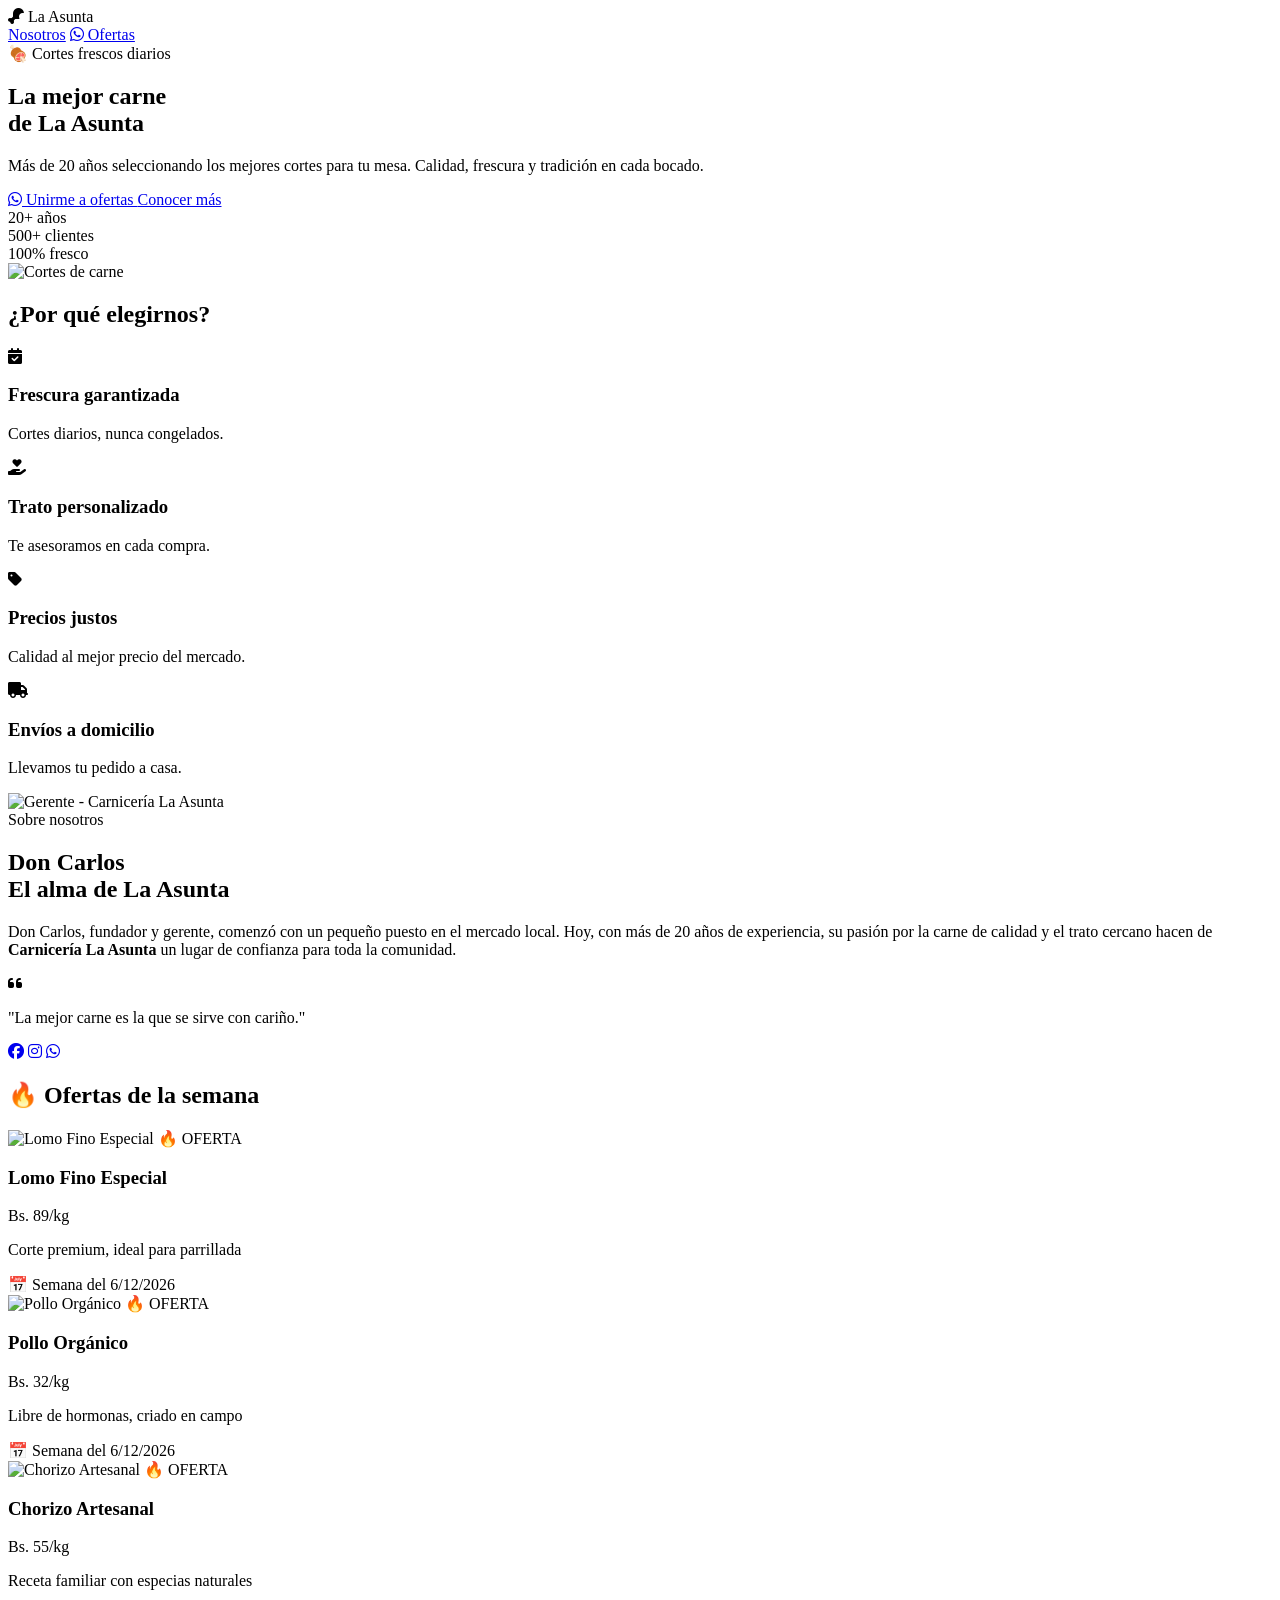
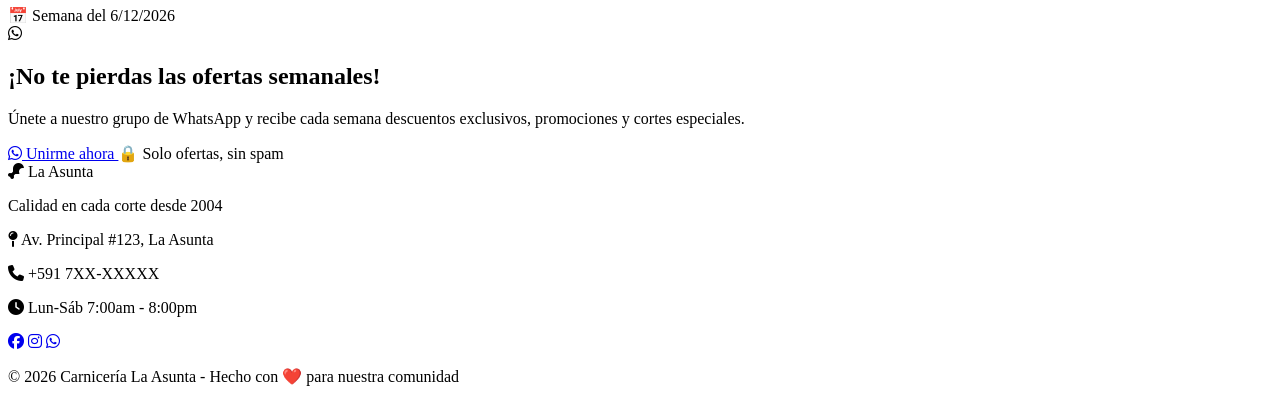
==== index.html @ fe594bc4 "Commit inicial: Landing Page Carniceria La Asunta" ====
<!DOCTYPE html>
<html lang="es">
<head>
    <meta charset="UTF-8" />
    <meta name="viewport" content="width=device-width, initial-scale=1.0" />
    <title>Carnicería La Asunta - Calidad en cada corte</title>
    <!-- Google Fonts -->
    <link href="https://fonts.googleapis.com/css2?family=Inter:wght@400;600;700;800&display=swap" rel="stylesheet" />
    <!-- Font Awesome -->
    <link rel="stylesheet" href="https://cdnjs.cloudflare.com/ajax/libs/font-awesome/6.5.0/css/all.min.css" />
    <!-- CSS propio -->
    <link rel="stylesheet" href="css/style.css" />
</head>
<body>

    <!-- ========== HEADER ========== -->
    <header class="header" id="header">
        <div class="container">
            <div class="logo">
                <i class="fas fa-drumstick-bite"></i>
                <span>La Asunta</span>
            </div>
            <nav>
                <a href="#nosotros">Nosotros</a>
                <a href="#ofertas" class="btn-whatsapp-nav">
                    <i class="fab fa-whatsapp"></i> Ofertas
                </a>
                <a href="/admin/" class="btn-admin-link" style="display:none;">
                    <i class="fas fa-cog"></i>
                </a>
            </nav>
        </div>
    </header>

    <!-- ========== HERO ========== -->
    <section class="hero" id="inicio">
        <div class="container hero-grid">
            <div class="hero-text">
                <span class="badge">🍖 Cortes frescos diarios</span>
                <h1>La mejor carne <br /><span>de La Asunta</span></h1>
                <p>Más de 20 años seleccionando los mejores cortes para tu mesa. Calidad, frescura y tradición en cada bocado.</p>
                <div class="hero-buttons">
                    <a href="#ofertas" class="btn-primary">
                        <i class="fab fa-whatsapp"></i> Unirme a ofertas
                    </a>
                    <a href="#nosotros" class="btn-secondary">Conocer más</a>
                </div>
                <div class="hero-stats">
                    <div><span>20+</span> años</div>
                    <div><span>500+</span> clientes</div>
                    <div><span>100%</span> fresco</div>
                </div>
            </div>
            <div class="hero-image">
                <img src="https://images.unsplash.com/photo-1607623814075-e51df1bdc82c?w=600&auto=format" alt="Cortes de carne" loading="lazy" />
            </div>
        </div>
    </section>

    <!-- ========== BENEFICIOS ========== -->
    <section class="beneficios" id="beneficios">
        <div class="container">
            <h2>¿Por qué elegirnos?</h2>
            <div class="beneficios-grid">
                <div class="beneficio-card">
                    <i class="fas fa-calendar-check"></i>
                    <h3>Frescura garantizada</h3>
                    <p>Cortes diarios, nunca congelados.</p>
                </div>
                <div class="beneficio-card">
                    <i class="fas fa-hand-holding-heart"></i>
                    <h3>Trato personalizado</h3>
                    <p>Te asesoramos en cada compra.</p>
                </div>
                <div class="beneficio-card">
                    <i class="fas fa-tag"></i>
                    <h3>Precios justos</h3>
                    <p>Calidad al mejor precio del mercado.</p>
                </div>
                <div class="beneficio-card">
                    <i class="fas fa-truck"></i>
                    <h3>Envíos a domicilio</h3>
                    <p>Llevamos tu pedido a casa.</p>
                </div>
            </div>
        </div>
    </section>

    <!-- ========== NOSOTROS (Gerente) ========== -->
    <section class="nosotros" id="nosotros">
        <div class="container nosotros-grid">
            <div class="nosotros-img">
                <img src="https://images.unsplash.com/photo-1560250097-0b93528c311a?w=400&auto=format" alt="Gerente - Carnicería La Asunta" loading="lazy" />
            </div>
            <div class="nosotros-text">
                <span class="badge">Sobre nosotros</span>
                <h2>Don Carlos <br /><span>El alma de La Asunta</span></h2>
                <p>
                    Don Carlos, fundador y gerente, comenzó con un pequeño puesto en el mercado local.
                    Hoy, con más de 20 años de experiencia, su pasión por la carne de calidad y el trato
                    cercano hacen de <strong>Carnicería La Asunta</strong> un lugar de confianza para
                    toda la comunidad.
                </p>
                <div class="gerente-frase">
                    <i class="fas fa-quote-left"></i>
                    <p>"La mejor carne es la que se sirve con cariño."</p>
                </div>
                <div class="gerente-social">
                    <a href="#"><i class="fab fa-facebook"></i></a>
                    <a href="#"><i class="fab fa-instagram"></i></a>
                    <a href="#"><i class="fab fa-whatsapp"></i></a>
                </div>
            </div>
        </div>
    </section>

    <!-- ========== OFERTAS DINÁMICAS ========== -->
    <section class="ofertas-semanales" id="ofertas">
        <div class="container">
            <h2>🔥 Ofertas de la semana</h2>
            <div id="contenedorOfertas" class="ofertas-grid">
                <!-- Las ofertas se cargan desde Netlify CMS -->
            </div>
        </div>
    </section>

    <!-- ========== CTA FINAL (WhatsApp) ========== -->
    <section class="cta-final" id="cta-whatsapp">
        <div class="container">
            <div class="cta-content">
                <i class="fab fa-whatsapp cta-icon"></i>
                <h2>¡No te pierdas las ofertas semanales!</h2>
                <p>Únete a nuestro grupo de WhatsApp y recibe cada semana descuentos exclusivos, promociones y cortes especiales.</p>
                <a href="https://chat.whatsapp.com/TU_ENLACE_AQUI" target="_blank" class="btn-cta-whatsapp">
                    <i class="fab fa-whatsapp"></i> Unirme ahora
                </a>
                <span class="cta-seguro">🔒 Solo ofertas, sin spam</span>
            </div>
        </div>
    </section>

    <!-- ========== FOOTER ========== -->
    <footer class="footer">
        <div class="container">
            <div class="footer-content">
                <div class="footer-logo">
                    <i class="fas fa-drumstick-bite"></i>
                    <span>La Asunta</span>
                    <p>Calidad en cada corte desde 2004</p>
                </div>
                <div class="footer-contacto">
                    <p><i class="fas fa-map-pin"></i> Av. Principal #123, La Asunta</p>
                    <p><i class="fas fa-phone"></i> +591 7XX-XXXXX</p>
                    <p><i class="fas fa-clock"></i> Lun-Sáb 7:00am - 8:00pm</p>
                </div>
                <div class="footer-social">
                    <a href="#"><i class="fab fa-facebook"></i></a>
                    <a href="#"><i class="fab fa-instagram"></i></a>
                    <a href="#"><i class="fab fa-whatsapp"></i></a>
                </div>
            </div>
            <div class="footer-bottom">
                <p>&copy; 2026 Carnicería La Asunta - Hecho con ❤️ para nuestra comunidad</p>
            </div>
        </div>
    </footer>

    <script src="js/main.js"></script>
</body>
</html>
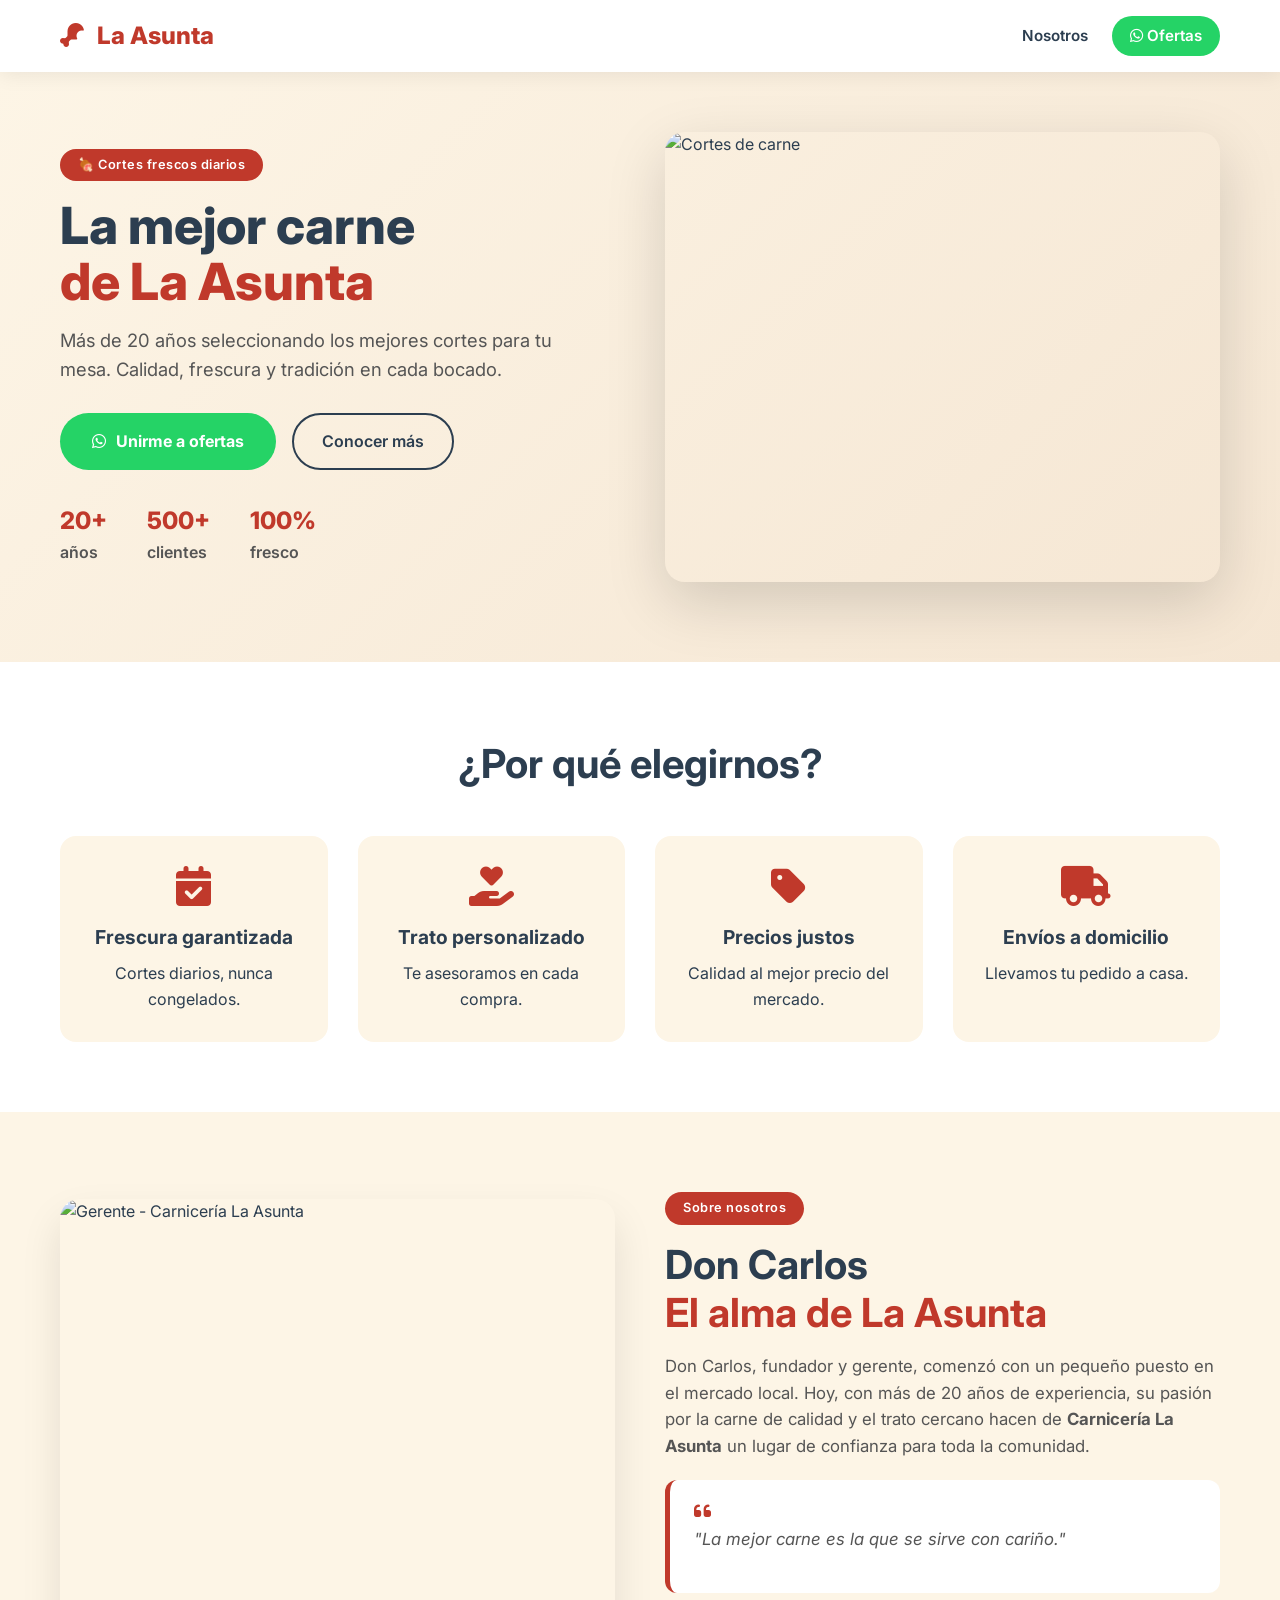
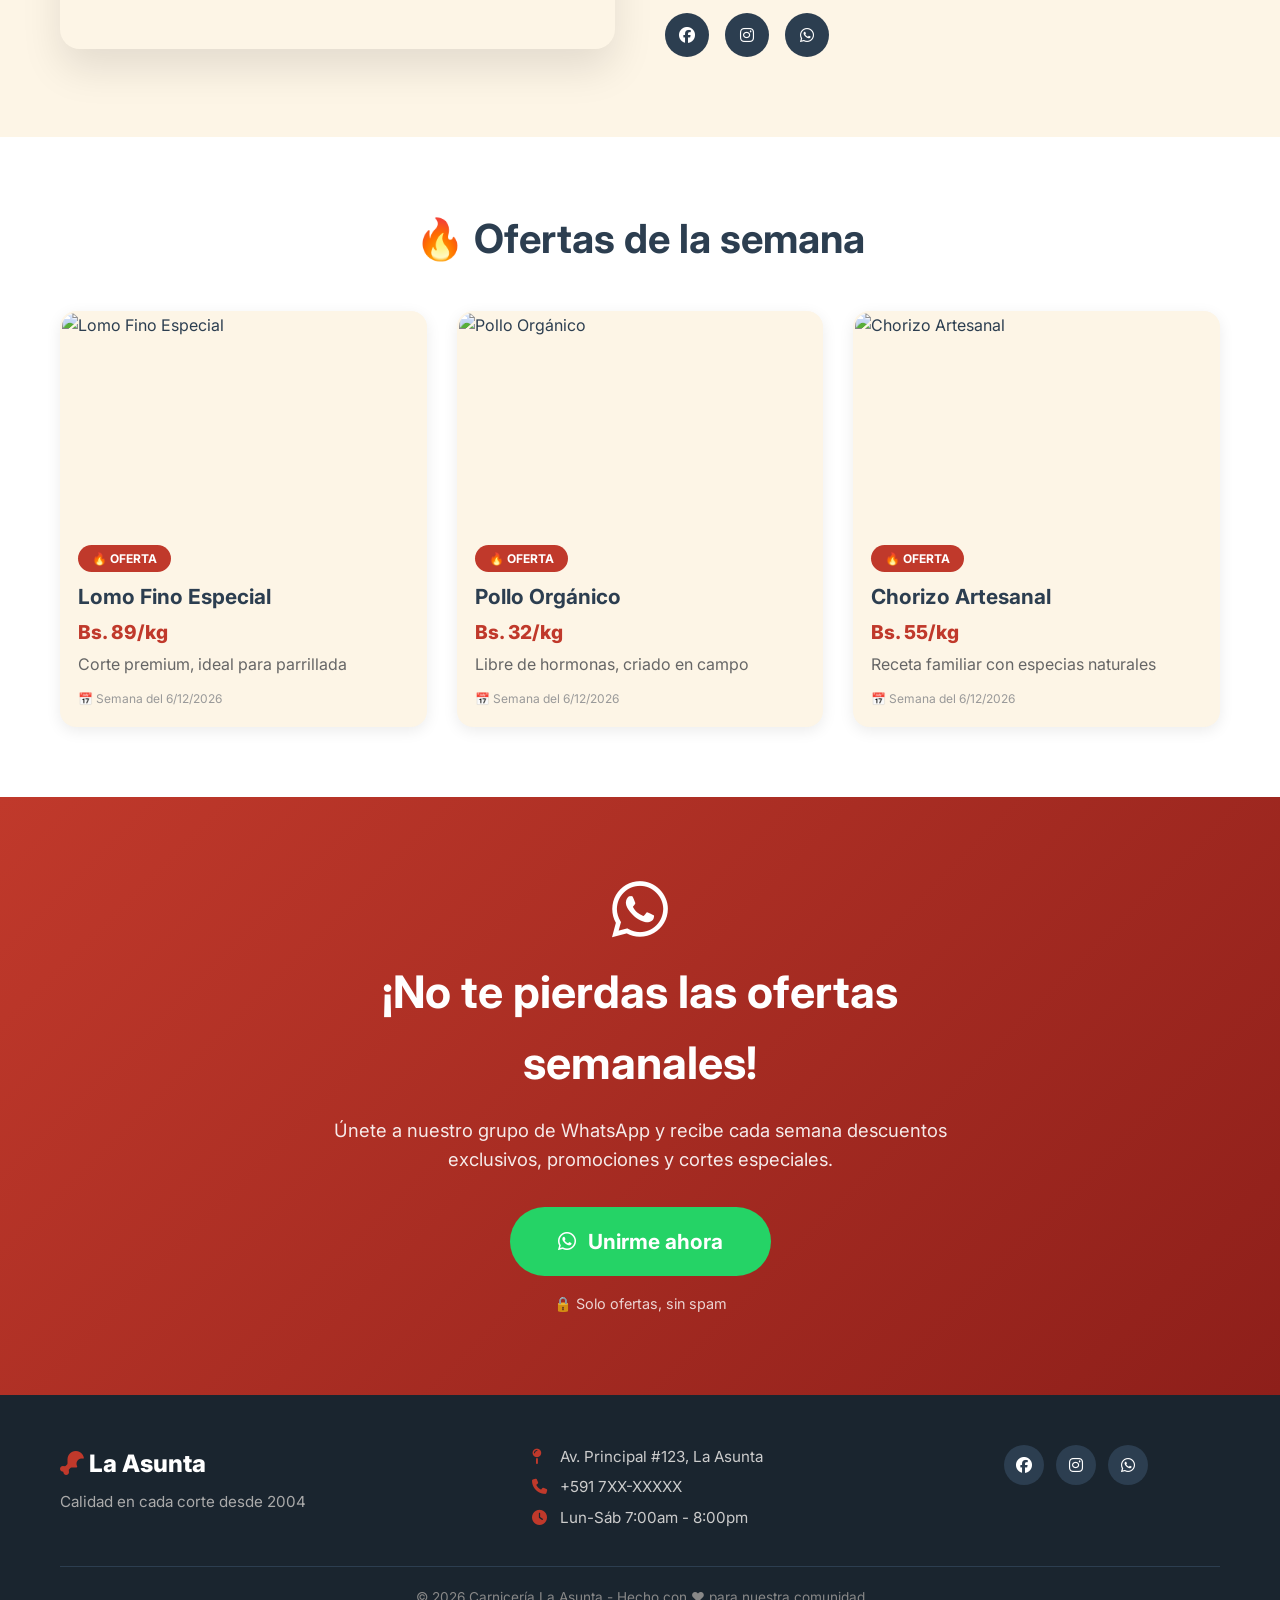
==== commit bb89c149: "Fix: Corregir ruta del archivo CSS" ====
--- a/index.html
+++ b/index.html
@@ -9,7 +9,7 @@
     <!-- Font Awesome -->
     <link rel="stylesheet" href="https://cdnjs.cloudflare.com/ajax/libs/font-awesome/6.5.0/css/all.min.css" />
     <!-- CSS propio -->
-    <link rel="stylesheet" href="css/style.css" />
+    <link rel="stylesheet" href="css/styles.css" />
 </head>
 <body>
 
--- a/css/styles.css
+++ b/css/styles.css
@@ -0,0 +1,571 @@
+/* ===== RESET Y BASE ===== */
+* {
+    margin: 0;
+    padding: 0;
+    box-sizing: border-box;
+}
+
+html {
+    scroll-behavior: smooth;
+}
+
+body {
+    font-family: 'Inter', sans-serif;
+    line-height: 1.6;
+    color: #2C3E50;
+    background: #FDF5E6;
+}
+
+.container {
+    max-width: 1200px;
+    margin: 0 auto;
+    padding: 0 20px;
+}
+
+img {
+    max-width: 100%;
+    display: block;
+    border-radius: 12px;
+}
+
+a {
+    text-decoration: none;
+    color: inherit;
+}
+
+.badge {
+    display: inline-block;
+    background: #C0392B;
+    color: #fff;
+    padding: 6px 18px;
+    border-radius: 50px;
+    font-size: 0.8rem;
+    font-weight: 600;
+    letter-spacing: 0.5px;
+    margin-bottom: 16px;
+}
+
+/* ===== HEADER ===== */
+.header {
+    background: #fff;
+    box-shadow: 0 2px 20px rgba(0,0,0,0.08);
+    padding: 16px 0;
+    position: sticky;
+    top: 0;
+    z-index: 100;
+}
+
+.header .container {
+    display: flex;
+    justify-content: space-between;
+    align-items: center;
+}
+
+.logo {
+    font-size: 1.5rem;
+    font-weight: 800;
+    color: #C0392B;
+}
+
+.logo i {
+    margin-right: 8px;
+}
+
+nav {
+    display: flex;
+    gap: 24px;
+    align-items: center;
+}
+
+nav a {
+    font-weight: 600;
+    font-size: 0.95rem;
+    transition: color 0.2s;
+}
+
+nav a:hover {
+    color: #C0392B;
+}
+
+.btn-whatsapp-nav {
+    background: #25D366;
+    color: #fff !important;
+    padding: 8px 18px;
+    border-radius: 50px;
+    font-weight: 600;
+    transition: background 0.2s;
+}
+
+.btn-whatsapp-nav:hover {
+    background: #1DA851 !important;
+}
+
+.btn-admin-link {
+    background: #2C3E50;
+    color: #fff !important;
+    padding: 8px 14px;
+    border-radius: 50px;
+    font-size: 0.85rem;
+}
+
+/* ===== HERO ===== */
+.hero {
+    padding: 60px 0 80px;
+    background: linear-gradient(135deg, #FDF5E6 0%, #F5E6D3 100%);
+}
+
+.hero-grid {
+    display: grid;
+    grid-template-columns: 1fr 1fr;
+    gap: 50px;
+    align-items: center;
+}
+
+.hero-text h1 {
+    font-size: 3.2rem;
+    font-weight: 800;
+    line-height: 1.1;
+    margin-bottom: 16px;
+}
+
+.hero-text h1 span {
+    color: #C0392B;
+}
+
+.hero-text p {
+    font-size: 1.15rem;
+    color: #555;
+    margin-bottom: 28px;
+    max-width: 500px;
+}
+
+.hero-buttons {
+    display: flex;
+    gap: 16px;
+    flex-wrap: wrap;
+    margin-bottom: 32px;
+}
+
+.btn-primary {
+    background: #25D366;
+    color: #fff;
+    padding: 14px 32px;
+    border-radius: 50px;
+    font-weight: 700;
+    display: inline-flex;
+    align-items: center;
+    gap: 10px;
+    transition: transform 0.2s, box-shadow 0.2s;
+}
+
+.btn-primary:hover {
+    transform: scale(1.03);
+    box-shadow: 0 8px 25px rgba(37, 211, 102, 0.4);
+}
+
+.btn-secondary {
+    background: transparent;
+    color: #2C3E50;
+    padding: 14px 28px;
+    border-radius: 50px;
+    font-weight: 600;
+    border: 2px solid #2C3E50;
+    transition: all 0.2s;
+}
+
+.btn-secondary:hover {
+    background: #2C3E50;
+    color: #fff;
+}
+
+.hero-stats {
+    display: flex;
+    gap: 40px;
+}
+
+.hero-stats div {
+    font-weight: 600;
+    color: #555;
+}
+
+.hero-stats span {
+    font-size: 1.5rem;
+    font-weight: 800;
+    color: #C0392B;
+    display: block;
+}
+
+.hero-image img {
+    border-radius: 20px;
+    box-shadow: 0 20px 60px rgba(0,0,0,0.15);
+    height: 450px;
+    object-fit: cover;
+    width: 100%;
+}
+
+/* ===== BENEFICIOS ===== */
+.beneficios {
+    padding: 70px 0;
+    background: #fff;
+    text-align: center;
+}
+
+.beneficios h2 {
+    font-size: 2.5rem;
+    margin-bottom: 40px;
+}
+
+.beneficios-grid {
+    display: grid;
+    grid-template-columns: repeat(4, 1fr);
+    gap: 30px;
+}
+
+.beneficio-card {
+    padding: 30px 20px;
+    background: #FDF5E6;
+    border-radius: 16px;
+    transition: transform 0.2s, box-shadow 0.2s;
+}
+
+.beneficio-card:hover {
+    transform: translateY(-6px);
+    box-shadow: 0 10px 30px rgba(0,0,0,0.08);
+}
+
+.beneficio-card i {
+    font-size: 2.5rem;
+    color: #C0392B;
+    margin-bottom: 16px;
+}
+
+.beneficio-card h3 {
+    font-size: 1.2rem;
+    margin-bottom: 8px;
+}
+
+/* ===== NOSOTROS ===== */
+.nosotros {
+    padding: 80px 0;
+    background: #FDF5E6;
+}
+
+.nosotros-grid {
+    display: grid;
+    grid-template-columns: 1fr 1fr;
+    gap: 50px;
+    align-items: center;
+}
+
+.nosotros-img img {
+    border-radius: 20px;
+    box-shadow: 0 20px 40px rgba(0,0,0,0.1);
+    height: 450px;
+    object-fit: cover;
+    width: 100%;
+}
+
+.nosotros-text h2 {
+    font-size: 2.5rem;
+    line-height: 1.2;
+    margin-bottom: 16px;
+}
+
+.nosotros-text h2 span {
+    color: #C0392B;
+}
+
+.nosotros-text p {
+    color: #555;
+    margin-bottom: 20px;
+    font-size: 1.05rem;
+}
+
+.gerente-frase {
+    background: #fff;
+    padding: 20px 24px;
+    border-radius: 12px;
+    border-left: 5px solid #C0392B;
+    margin: 20px 0;
+    font-style: italic;
+}
+
+.gerente-frase i {
+    color: #C0392B;
+    font-size: 1.2rem;
+    margin-right: 8px;
+}
+
+.gerente-social {
+    display: flex;
+    gap: 16px;
+    margin-top: 20px;
+}
+
+.gerente-social a {
+    background: #2C3E50;
+    color: #fff;
+    width: 44px;
+    height: 44px;
+    border-radius: 50%;
+    display: flex;
+    align-items: center;
+    justify-content: center;
+    transition: background 0.2s;
+}
+
+.gerente-social a:hover {
+    background: #C0392B;
+}
+
+/* ===== OFERTAS DINÁMICAS ===== */
+.ofertas-semanales {
+    padding: 70px 0;
+    background: #fff;
+    text-align: center;
+}
+
+.ofertas-semanales h2 {
+    font-size: 2.5rem;
+    margin-bottom: 40px;
+}
+
+.ofertas-grid {
+    display: grid;
+    grid-template-columns: repeat(auto-fit, minmax(280px, 1fr));
+    gap: 30px;
+}
+
+.oferta-card {
+    background: #FDF5E6;
+    border-radius: 16px;
+    overflow: hidden;
+    box-shadow: 0 4px 15px rgba(0,0,0,0.08);
+    transition: transform 0.3s, box-shadow 0.3s;
+    border: 2px solid transparent;
+    text-align: left;
+}
+
+.oferta-card:hover {
+    transform: translateY(-8px);
+    box-shadow: 0 10px 35px rgba(192, 57, 43, 0.15);
+    border-color: #C0392B;
+}
+
+.oferta-card img {
+    height: 220px;
+    object-fit: cover;
+    width: 100%;
+}
+
+.oferta-card .badge-oferta {
+    background: #C0392B;
+    color: #fff;
+    padding: 4px 14px;
+    border-radius: 50px;
+    font-size: 0.75rem;
+    font-weight: 700;
+    display: inline-block;
+    margin: 12px 0 0 16px;
+}
+
+.oferta-card h3 {
+    padding: 8px 16px 4px;
+    font-size: 1.3rem;
+}
+
+.oferta-card .precio-oferta {
+    color: #C0392B;
+    font-weight: 800;
+    font-size: 1.2rem;
+    padding: 0 16px;
+}
+
+.oferta-card p {
+    padding: 4px 16px 12px;
+    color: #666;
+}
+
+.oferta-card .fecha-oferta {
+    font-size: 0.75rem;
+    color: #999;
+    padding: 0 16px 16px;
+}
+
+.oferta-vacia {
+    grid-column: 1 / -1;
+    padding: 40px;
+    color: #999;
+    font-size: 1.1rem;
+}
+
+/* ===== CTA FINAL ===== */
+.cta-final {
+    padding: 80px 20px;
+    background: linear-gradient(135deg, #C0392B 0%, #8E1F1A 100%);
+    text-align: center;
+    color: #fff;
+}
+
+.cta-content {
+    max-width: 700px;
+    margin: 0 auto;
+}
+
+.cta-icon {
+    font-size: 4rem;
+    margin-bottom: 16px;
+}
+
+.cta-content h2 {
+    font-size: 2.8rem;
+    margin-bottom: 16px;
+}
+
+.cta-content p {
+    font-size: 1.15rem;
+    opacity: 0.9;
+    margin-bottom: 32px;
+}
+
+.btn-cta-whatsapp {
+    display: inline-flex;
+    align-items: center;
+    gap: 12px;
+    background: #25D366;
+    color: #fff;
+    padding: 18px 48px;
+    border-radius: 50px;
+    font-size: 1.3rem;
+    font-weight: 700;
+    transition: transform 0.2s, box-shadow 0.2s;
+}
+
+.btn-cta-whatsapp:hover {
+    transform: scale(1.05);
+    box-shadow: 0 10px 40px rgba(37, 211, 102, 0.5);
+}
+
+.cta-seguro {
+    display: block;
+    margin-top: 16px;
+    opacity: 0.8;
+    font-size: 0.9rem;
+}
+
+/* ===== FOOTER ===== */
+.footer {
+    background: #1A252F;
+    color: #ccc;
+    padding: 50px 0 20px;
+}
+
+.footer-content {
+    display: grid;
+    grid-template-columns: 2fr 2fr 1fr;
+    gap: 40px;
+    margin-bottom: 30px;
+}
+
+.footer-logo {
+    font-size: 1.5rem;
+    font-weight: 800;
+    color: #C0392B;
+}
+
+.footer-logo span {
+    color: #fff;
+}
+
+.footer-logo p {
+    font-weight: 400;
+    font-size: 0.95rem;
+    color: #aaa;
+    margin-top: 6px;
+}
+
+.footer-contacto p {
+    margin-bottom: 6px;
+    font-size: 0.95rem;
+}
+
+.footer-contacto i {
+    width: 24px;
+    color: #C0392B;
+}
+
+.footer-social {
+    display: flex;
+    gap: 12px;
+}
+
+.footer-social a {
+    background: #2C3E50;
+    color: #fff;
+    width: 40px;
+    height: 40px;
+    border-radius: 50%;
+    display: flex;
+    align-items: center;
+    justify-content: center;
+    transition: background 0.2s;
+}
+
+.footer-social a:hover {
+    background: #C0392B;
+}
+
+.footer-bottom {
+    border-top: 1px solid #2C3E50;
+    padding-top: 20px;
+    text-align: center;
+    font-size: 0.85rem;
+    color: #888;
+}
+
+/* ===== RESPONSIVE ===== */
+@media (max-width: 992px) {
+    .hero-grid,
+    .nosotros-grid {
+        grid-template-columns: 1fr;
+    }
+    .hero-text h1 {
+        font-size: 2.5rem;
+    }
+    .beneficios-grid {
+        grid-template-columns: repeat(2, 1fr);
+    }
+    .footer-content {
+        grid-template-columns: 1fr;
+        text-align: center;
+    }
+    .footer-social {
+        justify-content: center;
+    }
+}
+
+@media (max-width: 576px) {
+    .hero-text h1 {
+        font-size: 2rem;
+    }
+    .beneficios-grid {
+        grid-template-columns: 1fr;
+    }
+    nav a:not(.btn-whatsapp-nav):not(.btn-admin-link) {
+        display: none;
+    }
+    .hero-stats {
+        flex-wrap: wrap;
+        gap: 20px;
+    }
+    .cta-content h2 {
+        font-size: 2rem;
+    }
+    .btn-cta-whatsapp {
+        padding: 14px 28px;
+        font-size: 1rem;
+    }
+    .ofertas-grid {
+        grid-template-columns: 1fr;
+    }
+}
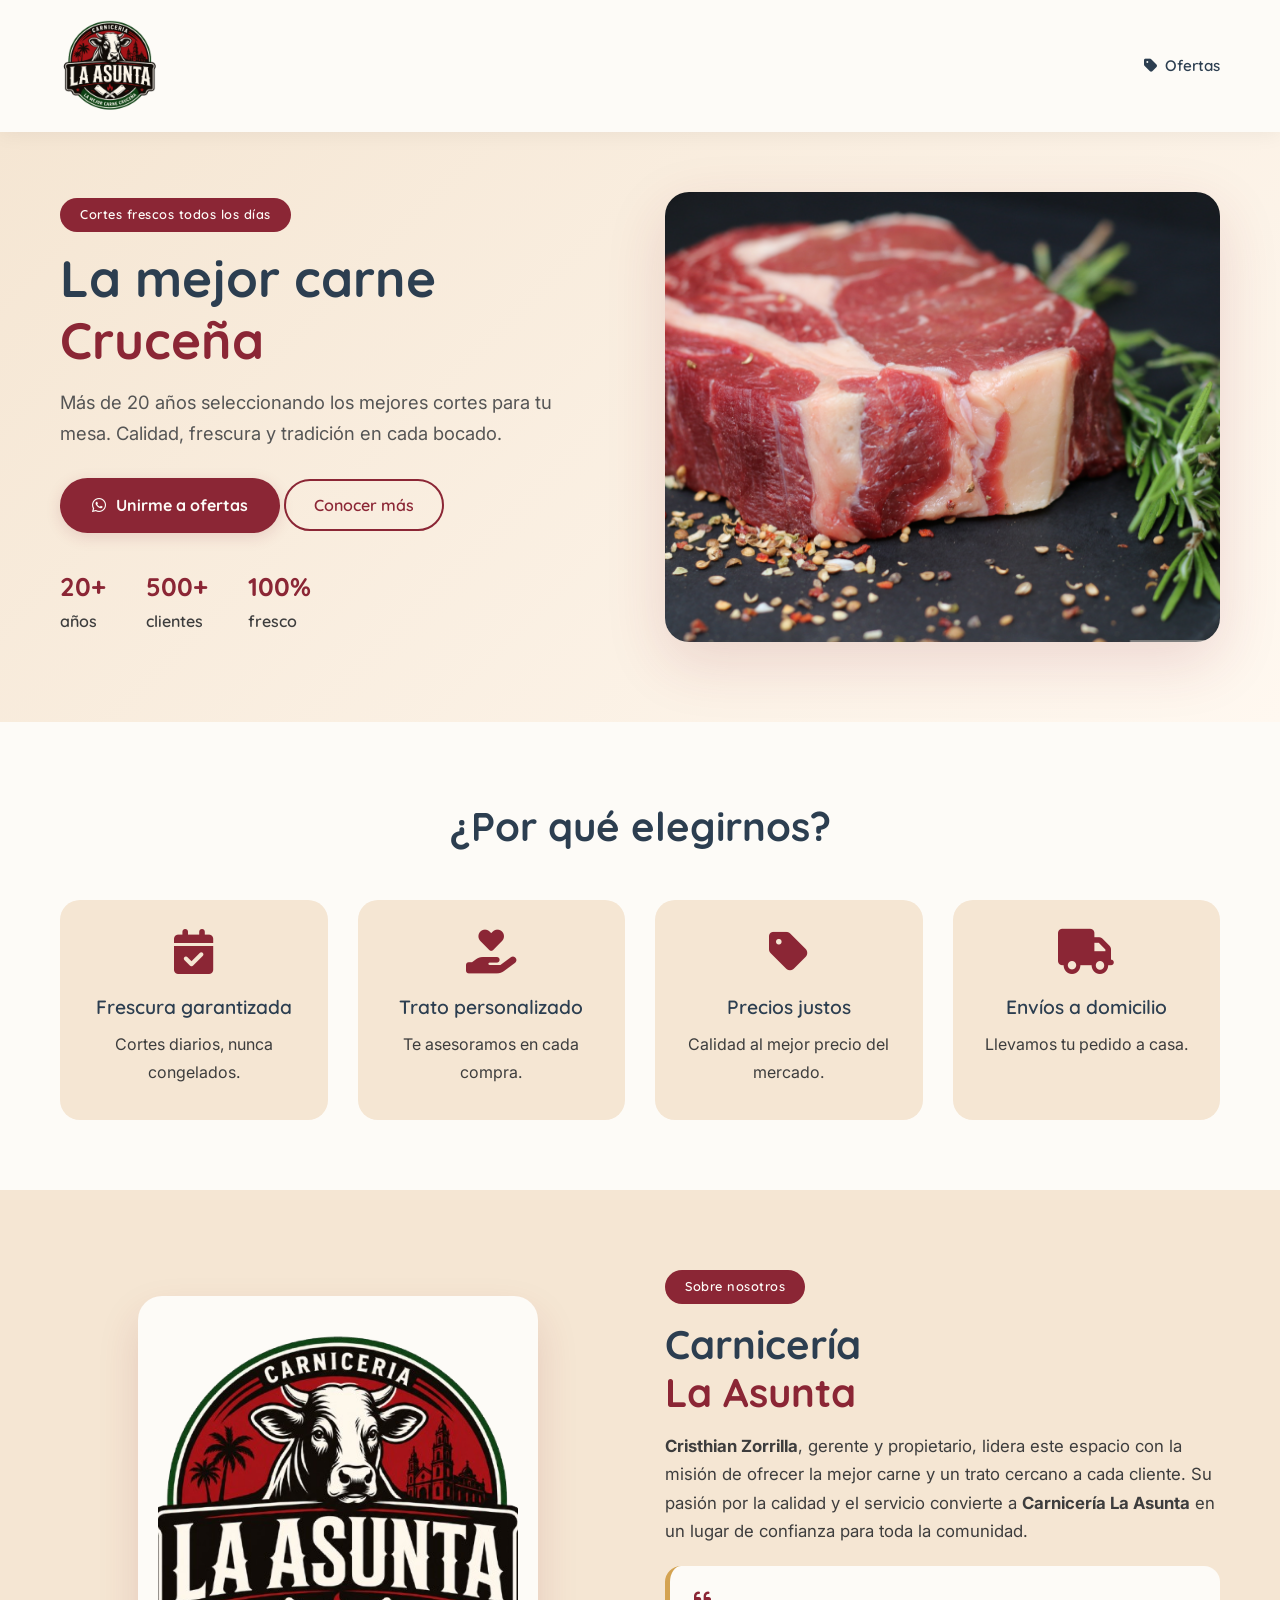
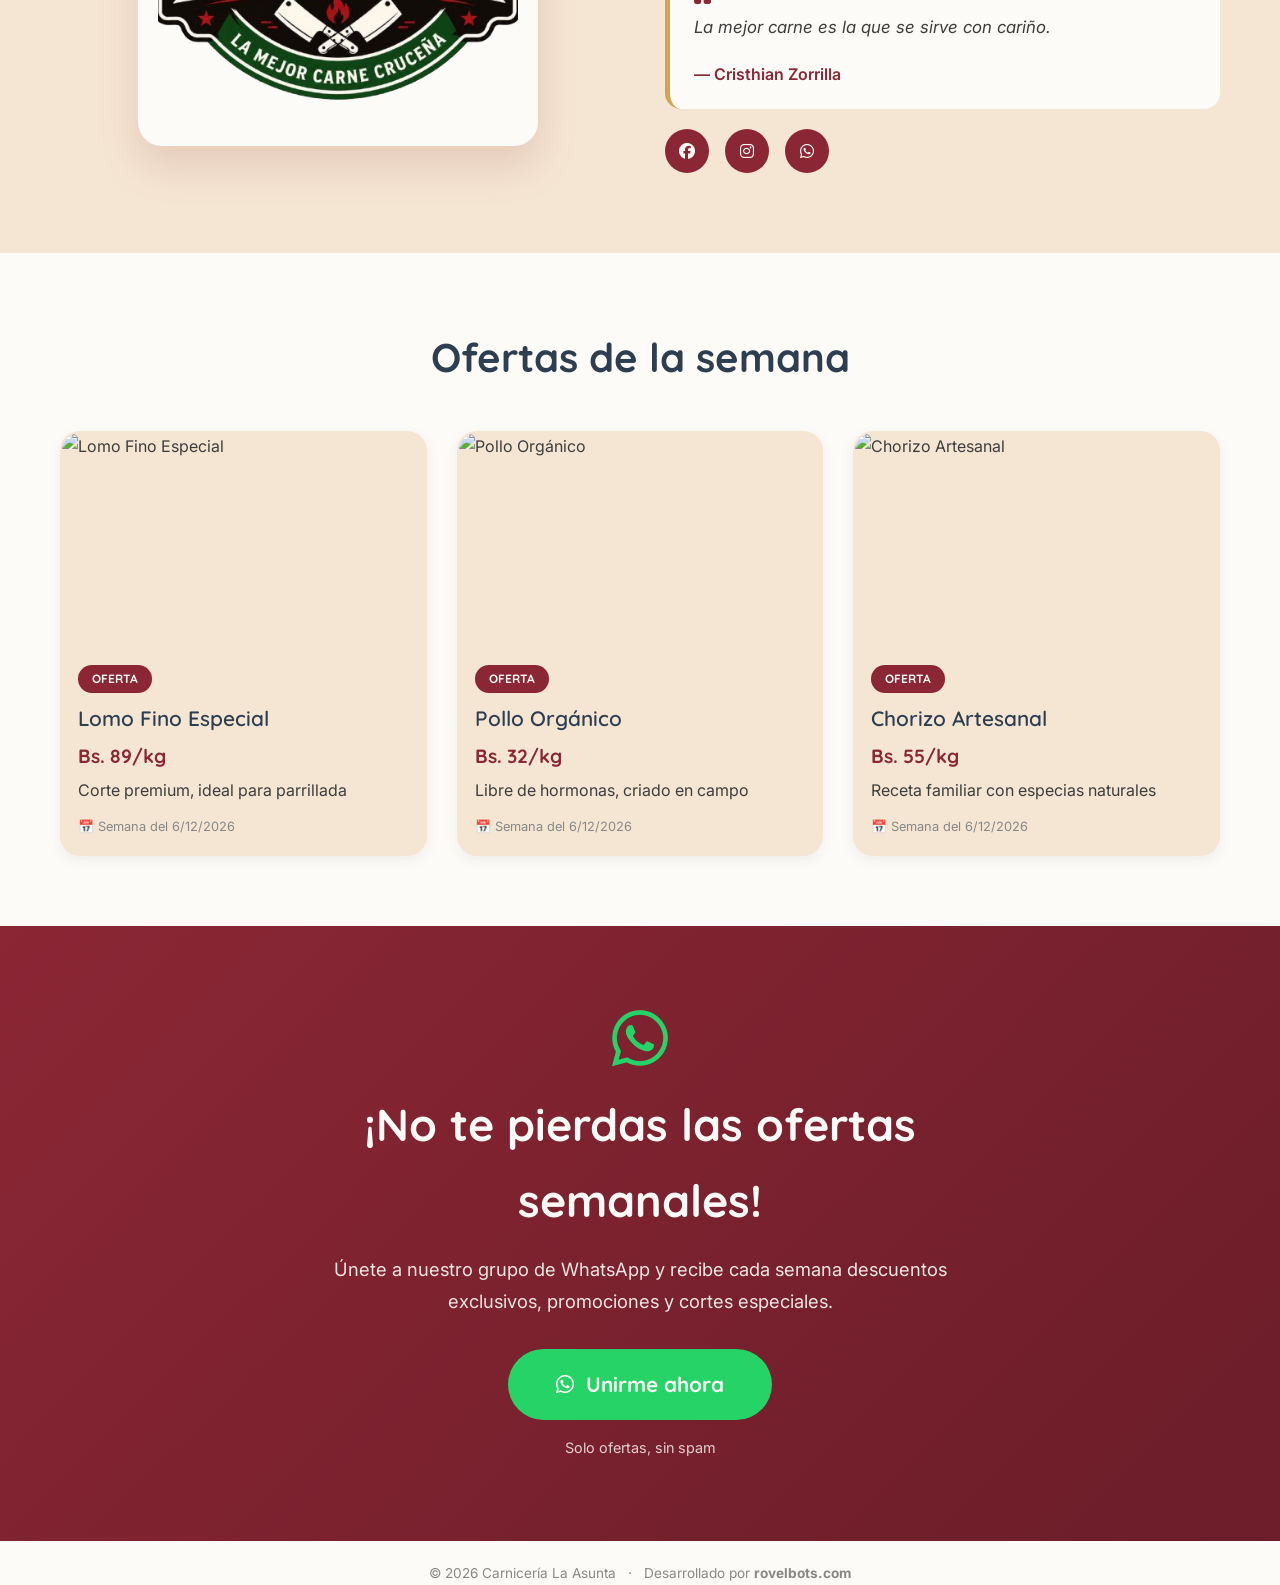
==== commit 3855c571: "Ultimas actualizaciones de contenido" ====
--- a/index.html
+++ b/index.html
@@ -4,40 +4,37 @@
     <meta charset="UTF-8" />
     <meta name="viewport" content="width=device-width, initial-scale=1.0" />
     <title>Carnicería La Asunta - Calidad en cada corte</title>
-    <!-- Google Fonts -->
+
     <link href="https://fonts.googleapis.com/css2?family=Inter:wght@400;600;700;800&display=swap" rel="stylesheet" />
-    <!-- Font Awesome -->
+
     <link rel="stylesheet" href="https://cdnjs.cloudflare.com/ajax/libs/font-awesome/6.5.0/css/all.min.css" />
-    <!-- CSS propio -->
+
     <link rel="stylesheet" href="css/styles.css" />
 </head>
 <body>
 
-    <!-- ========== HEADER ========== -->
+
     <header class="header" id="header">
         <div class="container">
             <div class="logo">
-                <i class="fas fa-drumstick-bite"></i>
-                <span>La Asunta</span>
+                <img src="img/logo.png" alt="Logo Carnicería La Asunta"  class="logo-img"/>
             </div>
-            <nav>
-                <a href="#nosotros">Nosotros</a>
-                <a href="#ofertas" class="btn-whatsapp-nav">
-                    <i class="fab fa-whatsapp"></i> Ofertas
-                </a>
-                <a href="/admin/" class="btn-admin-link" style="display:none;">
-                    <i class="fas fa-cog"></i>
-                </a>
-            </nav>
+<nav>
+    <a href="#ofertas" class="nav-link-ofertas-sutil">
+        <i class="fas fa-tag" style="margin-right: 4px;"></i> Ofertas
+    </a>
+    <a href="/admin/" class="btn-admin-link" style="display:none;">
+        <i class="fas fa-cog"></i>
+    </a>
+</nav>
         </div>
     </header>
 
-    <!-- ========== HERO ========== -->
     <section class="hero" id="inicio">
         <div class="container hero-grid">
             <div class="hero-text">
-                <span class="badge">🍖 Cortes frescos diarios</span>
-                <h1>La mejor carne <br /><span>de La Asunta</span></h1>
+                <span class="badge">Cortes frescos todos los días</span>
+                <h1>La mejor carne <br /><span>Cruceña</span></h1>
                 <p>Más de 20 años seleccionando los mejores cortes para tu mesa. Calidad, frescura y tradición en cada bocado.</p>
                 <div class="hero-buttons">
                     <a href="#ofertas" class="btn-primary">
@@ -52,12 +49,11 @@
                 </div>
             </div>
             <div class="hero-image">
-                <img src="https://images.unsplash.com/photo-1607623814075-e51df1bdc82c?w=600&auto=format" alt="Cortes de carne" loading="lazy" />
+                <img src="img/corte.jpg" alt="Cortes de carne" loading="lazy" />
             </div>
         </div>
     </section>
 
-    <!-- ========== BENEFICIOS ========== -->
     <section class="beneficios" id="beneficios">
         <div class="container">
             <h2>¿Por qué elegirnos?</h2>
@@ -86,84 +82,74 @@
         </div>
     </section>
 
-    <!-- ========== NOSOTROS (Gerente) ========== -->
-    <section class="nosotros" id="nosotros">
-        <div class="container nosotros-grid">
-            <div class="nosotros-img">
-                <img src="https://images.unsplash.com/photo-1560250097-0b93528c311a?w=400&auto=format" alt="Gerente - Carnicería La Asunta" loading="lazy" />
+<section class="nosotros" id="nosotros">
+    <div class="container nosotros-grid">
+
+        <div class="nosotros-img">
+            <img src="img/logo.png" alt="Carnicería La Asunta - Logo" loading="lazy" class="logo-nosotros" />
+        </div>
+
+        <div class="nosotros-text">
+            <span class="badge">Sobre nosotros</span>
+            <h2>Carnicería <br /><span>La Asunta</span></h2>
+            <p>
+                <strong>Cristhian Zorrilla</strong>, gerente y propietario, lidera este espacio con la misión de ofrecer 
+                la mejor carne y un trato cercano a cada cliente. Su pasión por la calidad y el servicio 
+                convierte a <strong>Carnicería La Asunta</strong> en un lugar de confianza para toda la comunidad.
+            </p>
+            
+            <div class="gerente-frase">
+                <i class="fas fa-quote-left"></i>
+                <p>La mejor carne es la que se sirve con cariño.</p>
+                <span style="display: block; margin-top: 8px; font-style: normal; font-weight: 600; color: var(--color-primary);">
+                    — Cristhian Zorrilla
+                </span>
             </div>
-            <div class="nosotros-text">
-                <span class="badge">Sobre nosotros</span>
-                <h2>Don Carlos <br /><span>El alma de La Asunta</span></h2>
-                <p>
-                    Don Carlos, fundador y gerente, comenzó con un pequeño puesto en el mercado local.
-                    Hoy, con más de 20 años de experiencia, su pasión por la carne de calidad y el trato
-                    cercano hacen de <strong>Carnicería La Asunta</strong> un lugar de confianza para
-                    toda la comunidad.
-                </p>
-                <div class="gerente-frase">
-                    <i class="fas fa-quote-left"></i>
-                    <p>"La mejor carne es la que se sirve con cariño."</p>
-                </div>
-                <div class="gerente-social">
-                    <a href="#"><i class="fab fa-facebook"></i></a>
-                    <a href="#"><i class="fab fa-instagram"></i></a>
-                    <a href="#"><i class="fab fa-whatsapp"></i></a>
-                </div>
+            
+
+            <div class="gerente-social">
+                <a href="#" aria-label="Facebook"><i class="fab fa-facebook"></i></a>
+                <a href="#" aria-label="Instagram"><i class="fab fa-instagram"></i></a>
+                <a href="#" aria-label="WhatsApp"><i class="fab fa-whatsapp"></i></a>
+            </div>
+        </div>
+    </div>
+</section>
+
+
+    <section class="ofertas-semanales" id="ofertas">
+        <div class="container">
+            <h2>Ofertas de la semana</h2>
+            <div id="contenedorOfertas" class="ofertas-grid">
             </div>
         </div>
     </section>
 
-    <!-- ========== OFERTAS DINÁMICAS ========== -->
-    <section class="ofertas-semanales" id="ofertas">
-        <div class="container">
-            <h2>🔥 Ofertas de la semana</h2>
-            <div id="contenedorOfertas" class="ofertas-grid">
-                <!-- Las ofertas se cargan desde Netlify CMS -->
-            </div>
-        </div>
-    </section>
-
-    <!-- ========== CTA FINAL (WhatsApp) ========== -->
     <section class="cta-final" id="cta-whatsapp">
         <div class="container">
             <div class="cta-content">
                 <i class="fab fa-whatsapp cta-icon"></i>
                 <h2>¡No te pierdas las ofertas semanales!</h2>
                 <p>Únete a nuestro grupo de WhatsApp y recibe cada semana descuentos exclusivos, promociones y cortes especiales.</p>
-                <a href="https://chat.whatsapp.com/TU_ENLACE_AQUI" target="_blank" class="btn-cta-whatsapp">
+                <a href="https://chat.whatsapp.com/enlace" target="_blank" class="btn-cta-whatsapp">
                     <i class="fab fa-whatsapp"></i> Unirme ahora
                 </a>
-                <span class="cta-seguro">🔒 Solo ofertas, sin spam</span>
+                <span class="cta-seguro">Solo ofertas, sin spam</span>
             </div>
         </div>
     </section>
 
-    <!-- ========== FOOTER ========== -->
-    <footer class="footer">
-        <div class="container">
-            <div class="footer-content">
-                <div class="footer-logo">
-                    <i class="fas fa-drumstick-bite"></i>
-                    <span>La Asunta</span>
-                    <p>Calidad en cada corte desde 2004</p>
-                </div>
-                <div class="footer-contacto">
-                    <p><i class="fas fa-map-pin"></i> Av. Principal #123, La Asunta</p>
-                    <p><i class="fas fa-phone"></i> +591 7XX-XXXXX</p>
-                    <p><i class="fas fa-clock"></i> Lun-Sáb 7:00am - 8:00pm</p>
-                </div>
-                <div class="footer-social">
-                    <a href="#"><i class="fab fa-facebook"></i></a>
-                    <a href="#"><i class="fab fa-instagram"></i></a>
-                    <a href="#"><i class="fab fa-whatsapp"></i></a>
-                </div>
-            </div>
-            <div class="footer-bottom">
-                <p>&copy; 2026 Carnicería La Asunta - Hecho con ❤️ para nuestra comunidad</p>
-            </div>
-        </div>
-    </footer>
+<div class="footer-bottom">
+
+    <p>
+        &copy; <span id="year"></span> Carnicería La Asunta
+        <span style="display: inline-block; margin: 0 8px;">·</span>
+        Desarrollado por 
+        <a href="https://rovelbots.com/" target="_blank" rel="noopener noreferrer" class="footer-link">
+            <strong>rovelbots.com</strong>
+        </a>
+    </p>
+</div>
 
     <script src="js/main.js"></script>
 </body>
--- a/css/styles.css
+++ b/css/styles.css
@@ -1,4 +1,24 @@
-/* ===== RESET Y BASE ===== */
+/* ============================================
+   IMPORTAR FUENTES DE GOOGLE
+   ============================================ */
+@import url('https://fonts.googleapis.com/css2?family=Inter:wght@400;500;600;700&family=Quicksand:wght@400;500;600;700&display=swap');
+
+/* ============================================
+   RESET Y VARIABLES (PALETA DE COLORES)
+   ============================================ */
+:root {
+    /* Colores principales del logo */
+    --color-primary: #8B2635;      /* Rojo terroso - Principal */
+    --color-primary-dark: #6B1D29; /* Rojo más oscuro para hover */
+    --color-secondary: #F5E6D3;    /* Beige cálido - Fondos */
+    --color-accent: #D4A352;       /* Ocre/Dorado - Acentos */
+    --color-accent-light: #E8C88A; /* Ocre más claro */
+    --color-white: #FDFBF7;        /* Blanco roto - Contraste */
+    --color-dark: #2C3E50;         /* Gris oscuro - Textos */
+    --color-text: #3D3D3D;         /* Gris suave para párrafos */
+    --color-shadow: rgba(139, 38, 53, 0.15); /* Sombra con el color principal */
+}
+
 * {
     margin: 0;
     padding: 0;
@@ -11,9 +31,9 @@
 
 body {
     font-family: 'Inter', sans-serif;
-    line-height: 1.6;
-    color: #2C3E50;
-    background: #FDF5E6;
+    line-height: 1.7;
+    color: var(--color-text);
+    background-color: var(--color-white);
 }
 
 .container {
@@ -25,7 +45,7 @@
 img {
     max-width: 100%;
     display: block;
-    border-radius: 12px;
+    border-radius: 16px;
 }
 
 a {
@@ -33,22 +53,67 @@
     color: inherit;
 }
 
+/* ============================================
+   COMPONENTES GLOBALES
+   ============================================ */
 .badge {
     display: inline-block;
-    background: #C0392B;
-    color: #fff;
-    padding: 6px 18px;
+    background: var(--color-primary);
+    color: var(--color-white);
+    padding: 6px 20px;
     border-radius: 50px;
     font-size: 0.8rem;
     font-weight: 600;
     letter-spacing: 0.5px;
     margin-bottom: 16px;
-}
-
-/* ===== HEADER ===== */
+    font-family: 'Quicksand', sans-serif;
+}
+
+.btn-primary {
+    background: var(--color-primary);
+    color: var(--color-white);
+    padding: 14px 32px;
+    border-radius: 50px;
+    font-weight: 700;
+    display: inline-flex;
+    align-items: center;
+    gap: 10px;
+    transition: all 0.3s ease;
+    border: none;
+    cursor: pointer;
+    font-family: 'Quicksand', sans-serif;
+    box-shadow: 0 4px 15px var(--color-shadow);
+}
+
+.btn-primary:hover {
+    background: var(--color-primary-dark);
+    transform: translateY(-3px);
+    box-shadow: 0 8px 25px rgba(139, 38, 53, 0.3);
+}
+
+.btn-secondary {
+    background: transparent;
+    color: var(--color-primary);
+    padding: 14px 28px;
+    border-radius: 50px;
+    font-weight: 600;
+    border: 2px solid var(--color-primary);
+    transition: all 0.3s ease;
+    font-family: 'Quicksand', sans-serif;
+}
+
+.btn-secondary:hover {
+    background: var(--color-primary);
+    color: var(--color-white);
+}
+
+/* ============================================
+   HEADER
+   ============================================ */
 .header {
-    background: #fff;
-    box-shadow: 0 2px 20px rgba(0,0,0,0.08);
+    background: rgba(253, 251, 247, 0.95);
+    backdrop-filter: blur(10px);
+    box-shadow: 0 2px 20px rgba(0,0,0,0.06);
     padding: 16px 0;
     position: sticky;
     top: 0;
@@ -62,13 +127,16 @@
 }
 
 .logo {
-    font-size: 1.5rem;
-    font-weight: 800;
-    color: #C0392B;
+    font-family: 'Quicksand', sans-serif;
+    font-size: 1.6rem;
+    font-weight: 700;
+    color: var(--color-primary);
 }
 
 .logo i {
+    color: var(--color-accent);
     margin-right: 8px;
+    font-size: 1.8rem;
 }
 
 nav {
@@ -80,38 +148,35 @@
 nav a {
     font-weight: 600;
     font-size: 0.95rem;
+    color: var(--color-dark);
     transition: color 0.2s;
+    font-family: 'Quicksand', sans-serif;
 }
 
 nav a:hover {
-    color: #C0392B;
+    color: var(--color-primary);
 }
 
 .btn-whatsapp-nav {
     background: #25D366;
     color: #fff !important;
-    padding: 8px 18px;
+    padding: 8px 20px;
     border-radius: 50px;
     font-weight: 600;
-    transition: background 0.2s;
+    transition: all 0.2s;
 }
 
 .btn-whatsapp-nav:hover {
     background: #1DA851 !important;
-}
-
-.btn-admin-link {
-    background: #2C3E50;
-    color: #fff !important;
-    padding: 8px 14px;
-    border-radius: 50px;
-    font-size: 0.85rem;
-}
-
-/* ===== HERO ===== */
+    transform: scale(1.05);
+}
+
+/* ============================================
+   HERO
+   ============================================ */
 .hero {
     padding: 60px 0 80px;
-    background: linear-gradient(135deg, #FDF5E6 0%, #F5E6D3 100%);
+    background: linear-gradient(135deg, var(--color-secondary) 0%, #FFF8F0 100%);
 }
 
 .hero-grid {
@@ -122,14 +187,16 @@
 }
 
 .hero-text h1 {
+    font-family: 'Quicksand', sans-serif;
     font-size: 3.2rem;
-    font-weight: 800;
-    line-height: 1.1;
+    font-weight: 700;
+    line-height: 1.2;
+    color: var(--color-dark);
     margin-bottom: 16px;
 }
 
 .hero-text h1 span {
-    color: #C0392B;
+    color: var(--color-primary);
 }
 
 .hero-text p {
@@ -139,79 +206,47 @@
     max-width: 500px;
 }
 
-.hero-buttons {
-    display: flex;
-    gap: 16px;
-    flex-wrap: wrap;
-    margin-bottom: 32px;
-}
-
-.btn-primary {
-    background: #25D366;
-    color: #fff;
-    padding: 14px 32px;
-    border-radius: 50px;
-    font-weight: 700;
-    display: inline-flex;
-    align-items: center;
-    gap: 10px;
-    transition: transform 0.2s, box-shadow 0.2s;
-}
-
-.btn-primary:hover {
-    transform: scale(1.03);
-    box-shadow: 0 8px 25px rgba(37, 211, 102, 0.4);
-}
-
-.btn-secondary {
-    background: transparent;
-    color: #2C3E50;
-    padding: 14px 28px;
-    border-radius: 50px;
-    font-weight: 600;
-    border: 2px solid #2C3E50;
-    transition: all 0.2s;
-}
-
-.btn-secondary:hover {
-    background: #2C3E50;
-    color: #fff;
-}
-
 .hero-stats {
     display: flex;
     gap: 40px;
+    margin-top: 32px;
 }
 
 .hero-stats div {
+    font-family: 'Quicksand', sans-serif;
     font-weight: 600;
-    color: #555;
+    color: var(--color-text);
 }
 
 .hero-stats span {
-    font-size: 1.5rem;
-    font-weight: 800;
-    color: #C0392B;
+    font-size: 1.6rem;
+    font-weight: 700;
+    color: var(--color-primary);
     display: block;
 }
 
 .hero-image img {
-    border-radius: 20px;
-    box-shadow: 0 20px 60px rgba(0,0,0,0.15);
+    border-radius: 24px;
+    box-shadow: 0 20px 60px var(--color-shadow);
     height: 450px;
     object-fit: cover;
     width: 100%;
 }
 
-/* ===== BENEFICIOS ===== */
+/* ============================================
+   BENEFICIOS
+   ============================================ */
 .beneficios {
     padding: 70px 0;
-    background: #fff;
+    background: var(--color-white);
     text-align: center;
 }
 
 .beneficios h2 {
+    font-family: 'Quicksand', sans-serif;
     font-size: 2.5rem;
+    font-weight: 700;
+    color: var(--color-dark);
     margin-bottom: 40px;
 }
 
@@ -223,31 +258,42 @@
 
 .beneficio-card {
     padding: 30px 20px;
-    background: #FDF5E6;
-    border-radius: 16px;
-    transition: transform 0.2s, box-shadow 0.2s;
+    background: var(--color-secondary);
+    border-radius: 20px;
+    transition: all 0.3s ease;
+    border-bottom: 4px solid transparent;
 }
 
 .beneficio-card:hover {
     transform: translateY(-6px);
     box-shadow: 0 10px 30px rgba(0,0,0,0.08);
+    border-bottom-color: var(--color-primary);
 }
 
 .beneficio-card i {
-    font-size: 2.5rem;
-    color: #C0392B;
+    font-size: 2.8rem;
+    color: var(--color-primary);
     margin-bottom: 16px;
 }
 
 .beneficio-card h3 {
+    font-family: 'Quicksand', sans-serif;
     font-size: 1.2rem;
+    font-weight: 600;
+    color: var(--color-dark);
     margin-bottom: 8px;
 }
 
-/* ===== NOSOTROS ===== */
+.beneficio-card p {
+    color: var(--color-text);
+}
+
+/* ============================================
+   NOSOTROS (GERENTE)
+   ============================================ */
 .nosotros {
     padding: 80px 0;
-    background: #FDF5E6;
+    background: var(--color-secondary);
 }
 
 .nosotros-grid {
@@ -258,40 +304,44 @@
 }
 
 .nosotros-img img {
-    border-radius: 20px;
-    box-shadow: 0 20px 40px rgba(0,0,0,0.1);
+    border-radius: 24px;
+    box-shadow: 0 20px 40px var(--color-shadow);
     height: 450px;
     object-fit: cover;
     width: 100%;
 }
 
 .nosotros-text h2 {
+    font-family: 'Quicksand', sans-serif;
     font-size: 2.5rem;
+    font-weight: 700;
+    color: var(--color-dark);
     line-height: 1.2;
     margin-bottom: 16px;
 }
 
 .nosotros-text h2 span {
-    color: #C0392B;
+    color: var(--color-primary);
 }
 
 .nosotros-text p {
-    color: #555;
+    color: var(--color-text);
     margin-bottom: 20px;
     font-size: 1.05rem;
 }
 
 .gerente-frase {
-    background: #fff;
+    background: var(--color-white);
     padding: 20px 24px;
-    border-radius: 12px;
-    border-left: 5px solid #C0392B;
+    border-radius: 16px;
+    border-left: 5px solid var(--color-accent);
     margin: 20px 0;
     font-style: italic;
+    color: var(--color-dark);
 }
 
 .gerente-frase i {
-    color: #C0392B;
+    color: var(--color-primary);
     font-size: 1.2rem;
     margin-right: 8px;
 }
@@ -303,30 +353,36 @@
 }
 
 .gerente-social a {
-    background: #2C3E50;
-    color: #fff;
+    background: var(--color-primary);
+    color: var(--color-white);
     width: 44px;
     height: 44px;
     border-radius: 50%;
     display: flex;
     align-items: center;
     justify-content: center;
-    transition: background 0.2s;
+    transition: all 0.3s ease;
 }
 
 .gerente-social a:hover {
-    background: #C0392B;
-}
-
-/* ===== OFERTAS DINÁMICAS ===== */
+    background: var(--color-primary-dark);
+    transform: translateY(-3px);
+}
+
+/* ============================================
+   OFERTAS
+   ============================================ */
 .ofertas-semanales {
     padding: 70px 0;
-    background: #fff;
+    background: var(--color-white);
     text-align: center;
 }
 
 .ofertas-semanales h2 {
+    font-family: 'Quicksand', sans-serif;
     font-size: 2.5rem;
+    font-weight: 700;
+    color: var(--color-dark);
     margin-bottom: 40px;
 }
 
@@ -337,19 +393,19 @@
 }
 
 .oferta-card {
-    background: #FDF5E6;
-    border-radius: 16px;
+    background: var(--color-secondary);
+    border-radius: 20px;
     overflow: hidden;
-    box-shadow: 0 4px 15px rgba(0,0,0,0.08);
-    transition: transform 0.3s, box-shadow 0.3s;
+    box-shadow: 0 4px 15px rgba(0,0,0,0.06);
+    transition: all 0.3s ease;
     border: 2px solid transparent;
     text-align: left;
 }
 
 .oferta-card:hover {
     transform: translateY(-8px);
-    box-shadow: 0 10px 35px rgba(192, 57, 43, 0.15);
-    border-color: #C0392B;
+    box-shadow: 0 10px 35px var(--color-shadow);
+    border-color: var(--color-accent);
 }
 
 .oferta-card img {
@@ -359,52 +415,52 @@
 }
 
 .oferta-card .badge-oferta {
-    background: #C0392B;
-    color: #fff;
+    background: var(--color-primary);
+    color: var(--color-white);
     padding: 4px 14px;
     border-radius: 50px;
     font-size: 0.75rem;
     font-weight: 700;
     display: inline-block;
     margin: 12px 0 0 16px;
+    font-family: 'Quicksand', sans-serif;
 }
 
 .oferta-card h3 {
+    font-family: 'Quicksand', sans-serif;
+    font-size: 1.3rem;
+    font-weight: 600;
+    color: var(--color-dark);
     padding: 8px 16px 4px;
-    font-size: 1.3rem;
 }
 
 .oferta-card .precio-oferta {
-    color: #C0392B;
-    font-weight: 800;
+    color: var(--color-primary);
+    font-weight: 700;
     font-size: 1.2rem;
     padding: 0 16px;
+    font-family: 'Quicksand', sans-serif;
 }
 
 .oferta-card p {
     padding: 4px 16px 12px;
-    color: #666;
+    color: var(--color-text);
 }
 
 .oferta-card .fecha-oferta {
-    font-size: 0.75rem;
-    color: #999;
+    font-size: 0.8rem;
+    color: #888;
     padding: 0 16px 16px;
 }
 
-.oferta-vacia {
-    grid-column: 1 / -1;
-    padding: 40px;
-    color: #999;
-    font-size: 1.1rem;
-}
-
-/* ===== CTA FINAL ===== */
+/* ============================================
+   CTA FINAL
+   ============================================ */
 .cta-final {
     padding: 80px 20px;
-    background: linear-gradient(135deg, #C0392B 0%, #8E1F1A 100%);
+    background: linear-gradient(135deg, var(--color-primary) 0%, var(--color-primary-dark) 100%);
     text-align: center;
-    color: #fff;
+    color: var(--color-white);
 }
 
 .cta-content {
@@ -415,10 +471,13 @@
 .cta-icon {
     font-size: 4rem;
     margin-bottom: 16px;
+    color: #25D366;
 }
 
 .cta-content h2 {
+    font-family: 'Quicksand', sans-serif;
     font-size: 2.8rem;
+    font-weight: 700;
     margin-bottom: 16px;
 }
 
@@ -433,17 +492,18 @@
     align-items: center;
     gap: 12px;
     background: #25D366;
-    color: #fff;
+    color: var(--color-white);
     padding: 18px 48px;
     border-radius: 50px;
     font-size: 1.3rem;
     font-weight: 700;
-    transition: transform 0.2s, box-shadow 0.2s;
+    transition: all 0.3s ease;
+    font-family: 'Quicksand', sans-serif;
 }
 
 .btn-cta-whatsapp:hover {
     transform: scale(1.05);
-    box-shadow: 0 10px 40px rgba(37, 211, 102, 0.5);
+    box-shadow: 0 10px 40px rgba(37, 211, 102, 0.4);
 }
 
 .cta-seguro {
@@ -453,9 +513,11 @@
     font-size: 0.9rem;
 }
 
-/* ===== FOOTER ===== */
+/* ============================================
+   FOOTER
+   ============================================ */
 .footer {
-    background: #1A252F;
+    background: var(--color-dark);
     color: #ccc;
     padding: 50px 0 20px;
 }
@@ -468,13 +530,19 @@
 }
 
 .footer-logo {
+    font-family: 'Quicksand', sans-serif;
     font-size: 1.5rem;
-    font-weight: 800;
-    color: #C0392B;
+    font-weight: 700;
+    color: var(--color-accent);
 }
 
 .footer-logo span {
-    color: #fff;
+    color: var(--color-white);
+}
+
+.footer-logo i {
+    color: var(--color-accent);
+    margin-right: 8px;
 }
 
 .footer-logo p {
@@ -482,6 +550,7 @@
     font-size: 0.95rem;
     color: #aaa;
     margin-top: 6px;
+    font-family: 'Inter', sans-serif;
 }
 
 .footer-contacto p {
@@ -491,7 +560,7 @@
 
 .footer-contacto i {
     width: 24px;
-    color: #C0392B;
+    color: var(--color-accent);
 }
 
 .footer-social {
@@ -500,45 +569,66 @@
 }
 
 .footer-social a {
-    background: #2C3E50;
-    color: #fff;
+    background: rgba(255,255,255,0.1);
+    color: var(--color-white);
     width: 40px;
     height: 40px;
     border-radius: 50%;
     display: flex;
     align-items: center;
     justify-content: center;
-    transition: background 0.2s;
+    transition: all 0.3s ease;
 }
 
 .footer-social a:hover {
-    background: #C0392B;
+    background: var(--color-primary);
+    transform: translateY(-3px);
 }
 
 .footer-bottom {
-    border-top: 1px solid #2C3E50;
+    border-top: 1px solid rgba(255,255,255,0.1);
     padding-top: 20px;
     text-align: center;
     font-size: 0.85rem;
     color: #888;
 }
 
-/* ===== RESPONSIVE ===== */
+/* ============================================
+   RESPONSIVE
+   ============================================ */
 @media (max-width: 992px) {
     .hero-grid,
     .nosotros-grid {
         grid-template-columns: 1fr;
-    }
+        text-align: center;
+    }
+    
     .hero-text h1 {
         font-size: 2.5rem;
     }
+    
+    .hero-text p {
+        margin-left: auto;
+        margin-right: auto;
+    }
+    
+    .hero-buttons {
+        justify-content: center;
+    }
+    
+    .hero-stats {
+        justify-content: center;
+    }
+    
     .beneficios-grid {
         grid-template-columns: repeat(2, 1fr);
     }
+    
     .footer-content {
         grid-template-columns: 1fr;
         text-align: center;
     }
+    
     .footer-social {
         justify-content: center;
     }
@@ -548,24 +638,81 @@
     .hero-text h1 {
         font-size: 2rem;
     }
+    
     .beneficios-grid {
         grid-template-columns: 1fr;
     }
-    nav a:not(.btn-whatsapp-nav):not(.btn-admin-link) {
-        display: none;
-    }
+    
     .hero-stats {
         flex-wrap: wrap;
         gap: 20px;
     }
+    
     .cta-content h2 {
         font-size: 2rem;
     }
+    
     .btn-cta-whatsapp {
         padding: 14px 28px;
         font-size: 1rem;
     }
+    
     .ofertas-grid {
         grid-template-columns: 1fr;
     }
+    
+    .hero-image img,
+    .nosotros-img img {
+        height: 250px;
+    }
+}
+
+/* ============================================
+   ESTILOS PARA EL LOGO
+   ============================================ */
+.logo {
+    display: flex;
+    align-items: center;
+    gap: 10px;
+}
+
+.logo-img {
+    height: 100px;         /* Ajusta según el tamaño de tu logo */
+    width: auto;
+    display: block;
+}
+
+.logo span {
+    font-family: 'Quicksand', sans-serif;
+    font-size: 1.6rem;
+    font-weight: 700;
+    color: var(--color-primary);
+}
+
+/* ============================================
+   ESTILOS PARA EL LOGO EN SECCIÓN NOSOTROS
+   ============================================ */
+.logo-nosotros {
+    width: 100%;
+    max-width: 400px;
+    height: auto;
+    display: block;
+    margin: 0 auto;
+    padding: 20px;
+    background: var(--color-white);
+    border-radius: 24px;
+    box-shadow: 0 10px 30px var(--color-shadow);
+    transition: transform 0.3s ease;
+}
+
+.logo-nosotros:hover {
+    transform: scale(1.02);
+}
+
+/* Ajustes para pantallas pequeñas */
+@media (max-width: 768px) {
+    .logo-nosotros {
+        max-width: 250px;
+        padding: 15px;
+    }
 }
